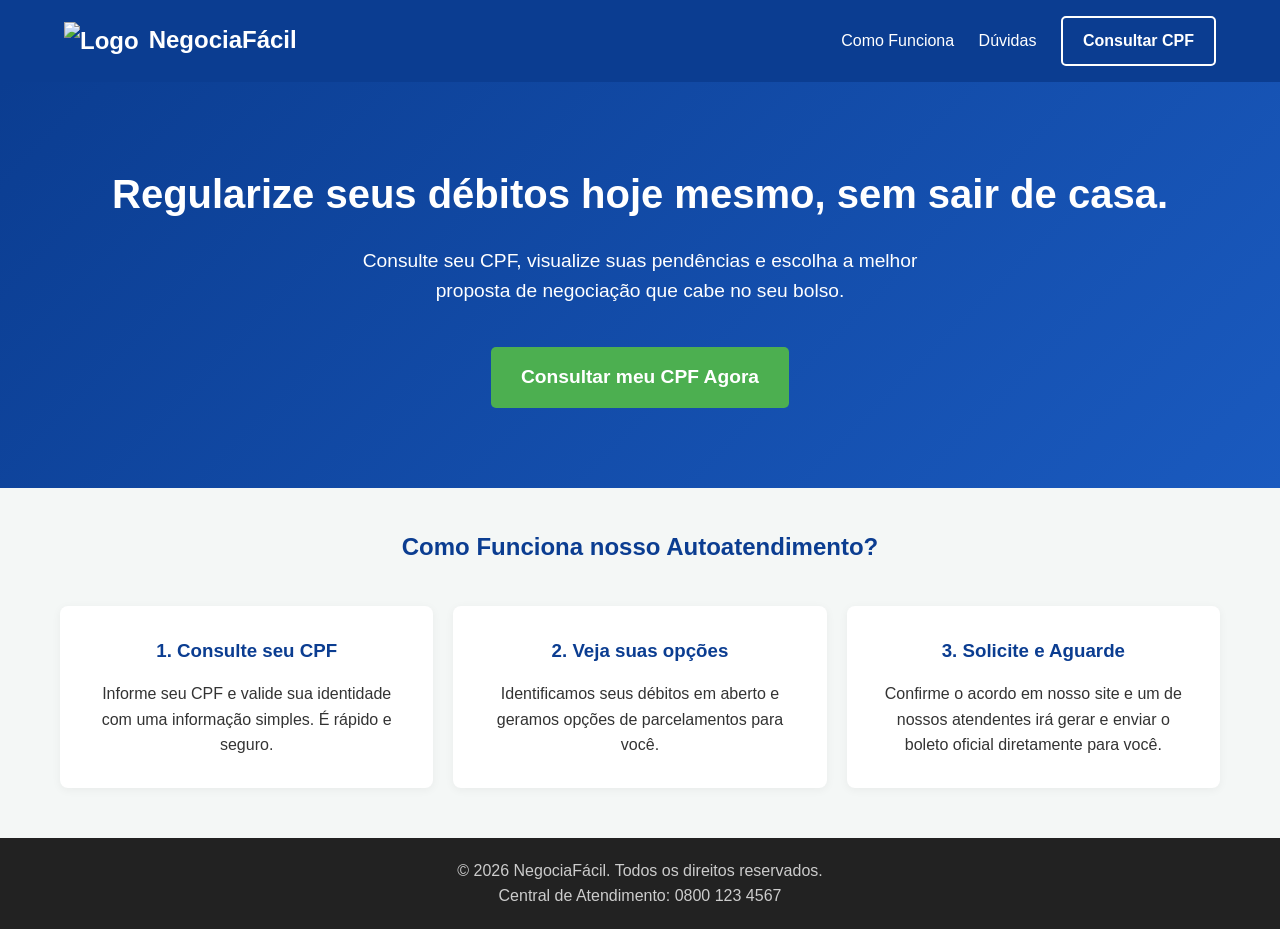
==== index.html @ 66e6f8f5 "Subrindo arquivos para o repositório remoto" ====
<!DOCTYPE html>
<html lang="pt-BR">

<head>
    <meta charset="UTF-8">
    <meta name="viewport" content="width=device-width, initial-scale=1.0">
    <title>NegociaFácil - Consulta e Negociação de Débitos</title>
    <!-- Link para o arquivo de estilos global -->
    <link rel="stylesheet" href="./styles/main.css">
    <link rel="icon" type="image/png" href="https://intranet.g2gsistemas.com.br/arquivos_publicos//logo_g2g.png">
</head>

<body>

    <!-- CABEÇALHO -->
    <header>
        <a href="index.html" class="logo"><img src="https://intranet.g2gsistemas.com.br/arquivos_publicos//logo_g2g.png" alt="Logo" style="height: 30px; margin-right: 10px; vertical-align: middle;">NegociaFácil</a>
        <nav>
            <a href="#como-funciona">Como Funciona</a>
            <a href="#duvidas">Dúvidas</a>
            <a href="pages/consulta.html" class="btn btn-outline" style="margin-left: 20px;">Consultar CPF</a>

        </nav>
    </header>

    <!-- BANNER PRINCIPAL (HERO) -->
    <!-- INÍCIO DA ÁREA EDITÁVEL - TEXTOS DA HOME -->
    <section class="hero">
        <h1>Regularize seus débitos hoje mesmo, sem sair de casa.</h1>
        <p>Consulte seu CPF, visualize suas pendências e escolha a melhor proposta de negociação que cabe no seu bolso.
        </p>
        <a href="pages/consulta.html" class="btn" style="font-size: 1.2rem; padding: 15px 30px; margin-top: 10px;">
            Consultar meu CPF Agora
        </a>
    </section>

    <!-- SEÇÃO COMO FUNCIONA -->
    <main class="container" id="como-funciona">
        <h2 style="text-align: center; margin-bottom: 20px; color: var(--cor-principal);">Como Funciona nosso
            Autoatendimento?</h2>
        <div class="grid-3">
            <div class="card">
                <h3>1. Consulte seu CPF</h3>
                <p>Informe seu CPF e valide sua identidade com uma informação simples. É rápido e seguro.</p>
            </div>
            <div class="card">
                <h3>2. Veja suas opções</h3>
                <p>Identificamos seus débitos em aberto e geramos opções de parcelamentos para você.</p>
            </div>
            <div class="card">
                <h3>3. Solicite e Aguarde</h3>
                <p>Confirme o acordo em nosso site e um de nossos atendentes irá gerar e enviar o boleto oficial
                    diretamente para você.</p>
            </div>
        </div>
    </main>
    <!-- FIM DA ÁREA EDITÁVEL -->

    <!-- RODAPÉ -->
    <footer>
        <p>&copy; 2026 NegociaFácil. Todos os direitos reservados.</p>
        <p>Central de Atendimento: 0800 123 4567</p>
    </footer>

</body>

</html>
---- styles/main.css ----
/* 
 * ==========================================
 * CONFIGURAÇÃO MANUAL DE ESTILOS (CSS)
 * ==========================================
 * Este arquivo controla as cores, fontes e
 * o visual principal da Área do Cliente.
 */

:root {
    /* INÍCIO DA ÁREA EDITÁVEL - CORES */
    --cor-principal: #0b3d91; /* Azul escuro corporativo */
    --cor-secundaria: #4caf50; /* Verde para botões de sucesso/ação */
    --cor-fundo: #f4f7f6; /* Cor de fundo suave */
    --cor-texto: #333333; /* Texto padrão */
    --cor-texto-claro: #ffffff; /* Texto sobre fundos escuros */
    --fonte-principal: 'Inter', 'Segoe UI', Tahoma, Geneva, Verdana, sans-serif;
    /* FIM DA ÁREA EDITÁVEL */
}

* {
    margin: 0;
    padding: 0;
    box-sizing: border-box;
}

body {
    font-family: var(--fonte-principal);
    background-color: var(--cor-fundo);
    color: var(--cor-texto);
    line-height: 1.6;
}

/* ==========================================
 * COMPONENTES DE ESTRUTURA
 * ========================================== */

header {
    background-color: var(--cor-principal);
    color: var(--cor-texto-claro);
    padding: 1rem 5%;
    display: flex;
    justify-content: space-between;
    align-items: center;
    box-shadow: 0 4px 6px rgba(0,0,0,0.1);
}

.logo {
    font-size: 1.5rem;
    font-weight: bold;
    text-decoration: none;
    color: var(--cor-texto-claro);
}

nav a {
    color: var(--cor-texto-claro);
    text-decoration: none;
    margin-left: 20px;
    font-weight: 500;
}

nav a:hover {
    text-decoration: underline;
}

/* Botões Globais */
.btn {
    display: inline-block;
    background-color: var(--cor-secundaria);
    color: var(--cor-texto-claro);
    padding: 10px 20px;
    border: none;
    border-radius: 5px;
    cursor: pointer;
    font-size: 1rem;
    font-weight: bold;
    text-decoration: none;
    transition: background-color 0.3s ease;
}

.btn:hover {
    background-color: #45a049;
}

.btn-outline {
    background-color: transparent;
    border: 2px solid var(--cor-texto-claro);
    color: var(--cor-texto-claro);
}

.btn-outline:hover {
    background-color: var(--cor-texto-claro);
    color: var(--cor-principal);
}

/* ==========================================
 * SEÇÃO HERO (PÁGINA INICIAL)
 * ========================================== */
.hero {
    background: linear-gradient(135deg, var(--cor-principal) 0%, #1a5abf 100%);
    color: var(--cor-texto-claro);
    text-align: center;
    padding: 80px 20px;
}

.hero h1 {
    font-size: 2.5rem;
    margin-bottom: 20px;
}

.hero p {
    font-size: 1.2rem;
    margin-bottom: 30px;
    max-width: 600px;
    margin-left: auto;
    margin-right: auto;
}

/* ==========================================
 * CARDS DE INFORMAÇÃO
 * ========================================== */
.container {
    max-width: 1200px;
    margin: 40px auto;
    padding: 0 20px;
}

.grid-3 {
    display: grid;
    grid-template-columns: repeat(auto-fit, minmax(300px, 1fr));
    gap: 20px;
    margin-top: 40px;
}

.card {
    background: white;
    padding: 30px;
    border-radius: 8px;
    box-shadow: 0 2px 10px rgba(0,0,0,0.05);
    text-align: center;
    transition: transform 0.3s ease;
}

.card:hover {
    transform: translateY(-5px);
}

.card h3 {
    color: var(--cor-principal);
    margin-bottom: 15px;
}

/* ==========================================
 * FORMULÁRIOS E INPUTS
 * ========================================== */
.form-container {
    background: white;
    max-width: 500px;
    margin: 40px auto;
    padding: 30px;
    border-radius: 8px;
    box-shadow: 0 4px 15px rgba(0,0,0,0.1);
}

.form-group {
    margin-bottom: 20px;
    text-align: left;
}

.form-group label {
    display: block;
    margin-bottom: 5px;
    font-weight: 600;
}

.form-group input, .form-group select {
    width: 100%;
    padding: 10px;
    border: 1px solid #ccc;
    border-radius: 4px;
    font-size: 1rem;
    font-family: inherit;
}

/* ==========================================
 * TABELAS (RESULTADOS)
 * ========================================== */
.tabela-container {
    overflow-x: auto;
    background: white;
    border-radius: 8px;
    box-shadow: 0 4px 15px rgba(0,0,0,0.05);
    margin-bottom: 20px;
}

table {
    width: 100%;
    border-collapse: collapse;
}

table th, table td {
    padding: 15px;
    text-align: left;
    border-bottom: 1px solid #eee;
}

table th {
    background-color: var(--cor-principal);
    color: white;
}

/* ==========================================
 * RODAPÉ
 * ========================================== */
footer {
    background-color: #222;
    color: #ccc;
    text-align: center;
    padding: 20px;
    margin-top: 50px;
}

/* Responsividade Avançada (Mobile como App) */
@media (max-width: 768px) {
    /* Header fixo no topo com barra de ferramentas */
    header {
        position: sticky;
        top: 0;
        z-index: 1000;
        flex-direction: column;
        padding: 15px;
        gap: 12px;
        box-shadow: 0 4px 10px rgba(0,0,0,0.1);
    }
    
    .logo {
        display: flex;
        justify-content: center;
        align-items: center;
        width: 100%;
        font-size: 1.4rem;
    }
    
    header nav {
        display: flex;
        flex-wrap: wrap;
        justify-content: center;
        width: 100%;
        gap: 8px;
    }
    
    header nav a {
        margin-left: 0;
        font-size: 0.95rem;
        padding: 8px 12px !important;
        margin-right: 0 !important;
    }
    
    /* Hero e Spacings */
    .hero {
        padding: 40px 15px;
    }
    
    .hero h1 {
        font-size: 1.8rem;
    }
    
    .hero p {
        font-size: 1.05rem;
    }
    
    .container {
        margin: 20px auto;
        padding: 0 15px;
    }
    
    /* Grid em coluna única */
    .grid-3 {
        grid-template-columns: 1fr;
        gap: 15px;
    }
    
    /* Botões otimizados para touch em telas pequenas */
    main .btn, .form-container .btn {
        width: 100%;
        display: block;
        text-align: center;
        box-sizing: border-box;
        padding: 16px;
        font-size: 1.15rem;
        margin-top: 10px;
        box-shadow: 0 4px 6px rgba(0,0,0,0.05);
    }

    button#btnAvancarNegociacao {
        margin-top: 20px;
    }
    
    /* Ajustes Form */
    .form-container {
        margin: 10px 0;
        padding: 20px 15px;
        border-radius: 8px;
        box-shadow: 0 2px 8px rgba(0,0,0,0.08); 
        border: 1px solid #eee;
    }
    
    .form-group input, .form-group select {
        padding: 14px;
        font-size: 1rem; /* Evita zoom automático no iOS */
    }
    
    /* Otimização de Tabelas para Touch Scroll */
    .tabela-container {
        border-radius: 6px;
        box-shadow: none;
        border: 1px solid #e2e8f0;
        margin-bottom: 25px;
        overflow-x: auto;
    }
    
    table th, table td {
        white-space: nowrap; /* Evita quebra de linha que comprime a tabela */
        padding: 12px 10px;
        font-size: 0.9rem;
    }
}
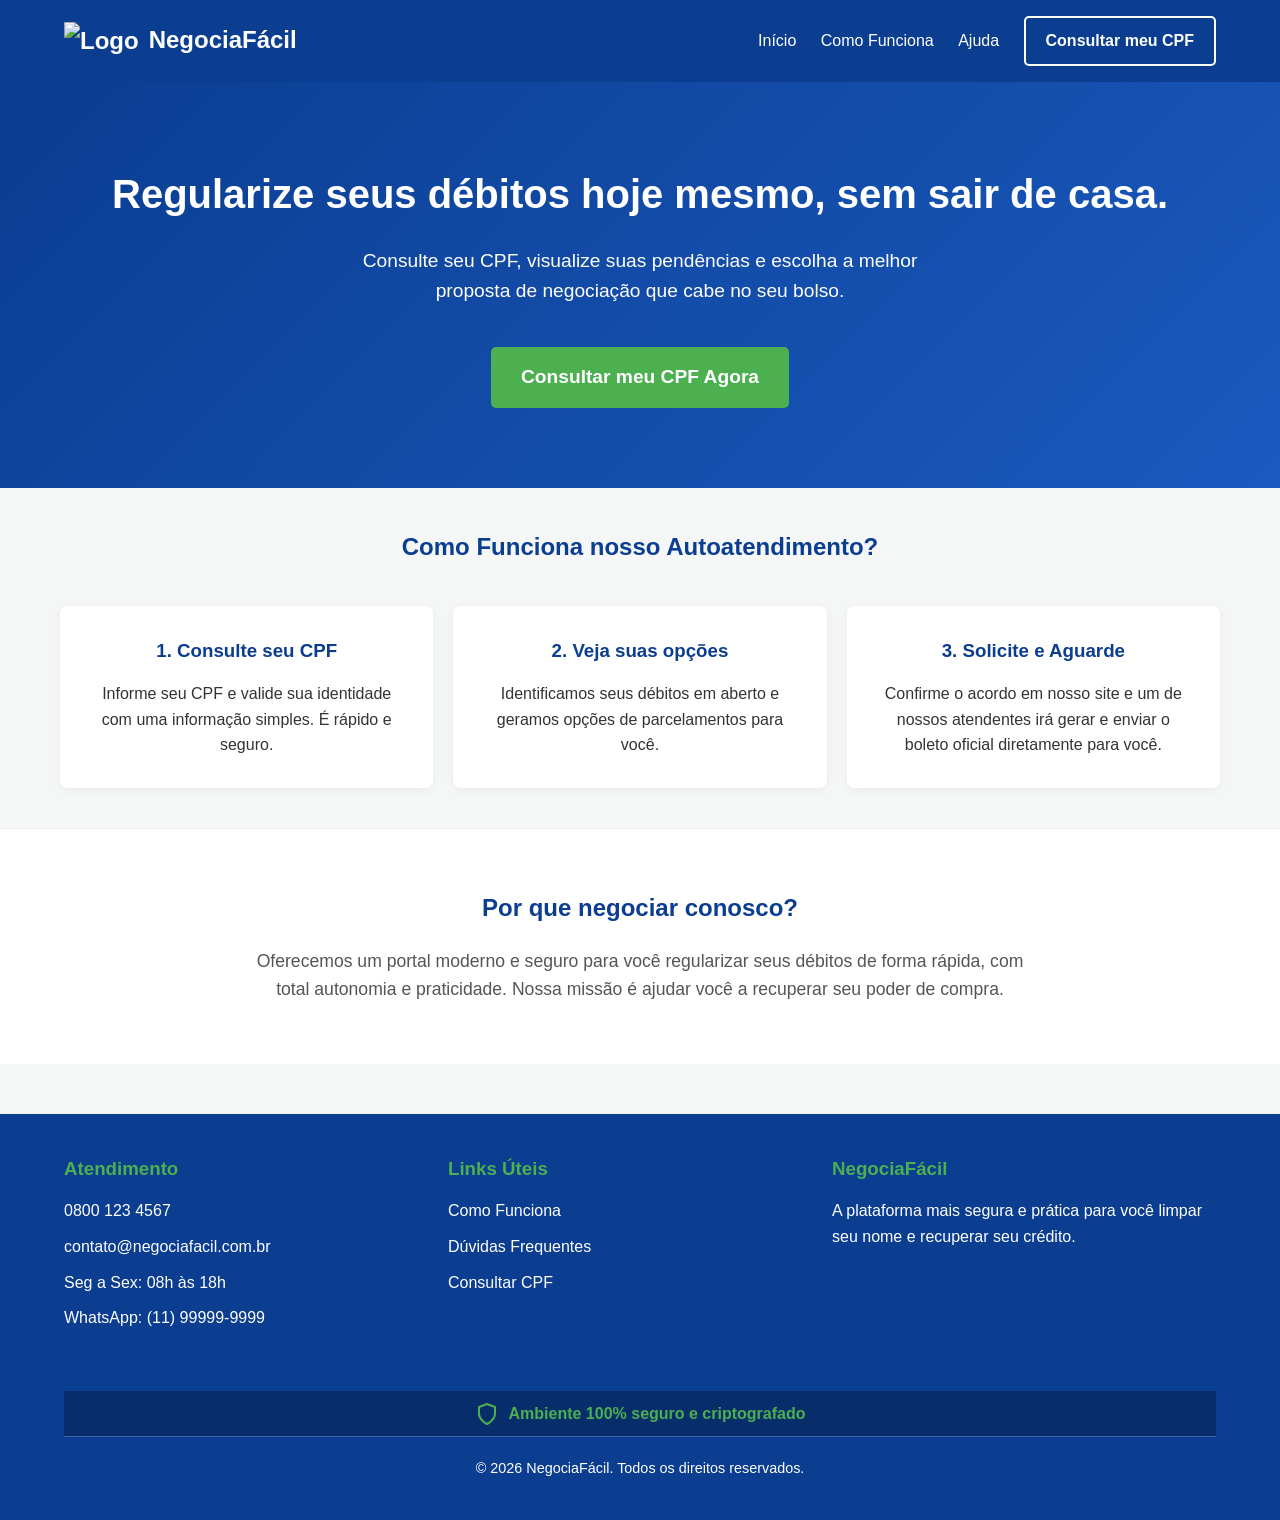
==== commit a50f0dcd: "ajuste de leyout" ====
--- a/index.html
+++ b/index.html
@@ -1,7 +1,9 @@
 <!DOCTYPE html>
+<!-- O "lang='pt-BR'" diz pros navegadores e leitores de tela que o site está em português do Brasil -->
 <html lang="pt-BR">
 
 <head>
+    <!-- Configurações "invisíveis" que o navegador lê para ajustar o site adequadamente -->
     <meta charset="UTF-8">
     <meta name="viewport" content="width=device-width, initial-scale=1.0">
     <title>NegociaFácil - Consulta e Negociação de Débitos</title>
@@ -12,18 +14,19 @@
 
 <body>
 
-    <!-- CABEÇALHO -->
+    <!-- CABEÇALHO PÚBLICO -->
     <header>
         <a href="index.html" class="logo"><img src="https://intranet.g2gsistemas.com.br/arquivos_publicos//logo_g2g.png" alt="Logo" style="height: 30px; margin-right: 10px; vertical-align: middle;">NegociaFácil</a>
         <nav>
+            <a href="index.html">Início</a>
             <a href="#como-funciona">Como Funciona</a>
-            <a href="#duvidas">Dúvidas</a>
-            <a href="pages/consulta.html" class="btn btn-outline" style="margin-left: 20px;">Consultar CPF</a>
-
+            <a href="#duvidas">Ajuda</a>
+            <a href="pages/consulta.html" class="btn btn-outline" style="margin-left: 20px;">Consultar meu CPF</a>
         </nav>
     </header>
 
     <!-- BANNER PRINCIPAL (HERO) -->
+    <!-- Aquela "Propaganda" grandona que fica na cara do cliente assim que ele entra -->
     <!-- INÍCIO DA ÁREA EDITÁVEL - TEXTOS DA HOME -->
     <section class="hero">
         <h1>Regularize seus débitos hoje mesmo, sem sair de casa.</h1>
@@ -56,10 +59,44 @@
     </main>
     <!-- FIM DA ÁREA EDITÁVEL -->
 
-    <!-- RODAPÉ -->
+    <!-- SEÇÃO INSTITUCIONAL -->
+    <section class="institucional-section">
+        <h2>Por que negociar conosco?</h2>
+        <p>Oferecemos um portal moderno e seguro para você regularizar seus débitos de forma rápida, com total autonomia e praticidade. Nossa missão é ajudar você a recuperar seu poder de compra.</p>
+    </section>
+
+    <!-- RODAPÉ SEGURO -->
     <footer>
-        <p>&copy; 2026 NegociaFácil. Todos os direitos reservados.</p>
-        <p>Central de Atendimento: 0800 123 4567</p>
+        <div class="footer-content">
+            <div class="footer-col">
+                <h3>Atendimento</h3>
+                <ul>
+                    <li>0800 123 4567</li>
+                    <li>contato@negociafacil.com.br</li>
+                    <li>Seg a Sex: 08h às 18h</li>
+                    <li>WhatsApp: (11) 99999-9999</li>
+                </ul>
+            </div>
+            <div class="footer-col">
+                <h3>Links Úteis</h3>
+                <ul>
+                    <li><a href="#como-funciona">Como Funciona</a></li>
+                    <li><a href="#duvidas">Dúvidas Frequentes</a></li>
+                    <li><a href="pages/consulta.html">Consultar CPF</a></li>
+                </ul>
+            </div>
+            <div class="footer-col">
+                <h3>NegociaFácil</h3>
+                <p>A plataforma mais segura e prática para você limpar seu nome e recuperar seu crédito.</p>
+            </div>
+        </div>
+        <div class="footer-seguranca">
+            <svg width="24" height="24" viewBox="0 0 24 24" fill="none" stroke="currentColor" stroke-width="2" stroke-linecap="round" stroke-linejoin="round"><path d="M12 22s8-4 8-10V5l-8-3-8 3v7c0 6 8 10 8 10z"></path></svg>
+            Ambiente 100% seguro e criptografado
+        </div>
+        <div class="footer-bottom">
+            <p>&copy; 2026 NegociaFácil. Todos os direitos reservados.</p>
+        </div>
     </footer>
 
 </body>
--- a/styles/main.css
+++ b/styles/main.css
@@ -1,23 +1,27 @@
 /* 
  * ==========================================
- * CONFIGURAÇÃO MANUAL DE ESTILOS (CSS)
+ * CONFIGURAÇÃO MANUAL DE ESTILOS (CSS) - "A Roupa do Site"
  * ==========================================
- * Este arquivo controla as cores, fontes e
- * o visual principal da Área do Cliente.
+ * Este arquivo funciona como o guarda-roupas do site. 
+ * É ele que diz quais são as cores, o tamanho da letra e
+ * o visual/beleza principal da Área do Cliente.
+ * Sem ele, o site seria apenas um texto preto no fundo branco.
  */
 
 :root {
-    /* INÍCIO DA ÁREA EDITÁVEL - CORES */
-    --cor-principal: #0b3d91; /* Azul escuro corporativo */
-    --cor-secundaria: #4caf50; /* Verde para botões de sucesso/ação */
-    --cor-fundo: #f4f7f6; /* Cor de fundo suave */
-    --cor-texto: #333333; /* Texto padrão */
-    --cor-texto-claro: #ffffff; /* Texto sobre fundos escuros */
+    /* INÍCIO DA ÁREA EDITÁVEL - CORES (As "Canetas" do site) */
+    --cor-principal: #0b3d91; /* Azul escuro corporativo (A cor base da empresa) */
+    --cor-secundaria: #4caf50; /* Verde para botões de sucesso/ação (Chama atenção) */
+    --cor-fundo: #f4f7f6; /* Cor de fundo suave (Evita cansar o olho do cliente) */
+    --cor-texto: #333333; /* Texto padrão (quase preto) */
+    --cor-texto-claro: #ffffff; /* Texto branco para usar em cima de fundos escuros */
     --fonte-principal: 'Inter', 'Segoe UI', Tahoma, Geneva, Verdana, sans-serif;
     /* FIM DA ÁREA EDITÁVEL */
 }
 
 * {
+    /* Essa "estrelinha" significa "Aplique isso em ABSOLUTAMENTE TUDO no site" */
+    /* Aqui dizemos pra remover as margens que os navegadores botam por padrão */
     margin: 0;
     padding: 0;
     box-sizing: border-box;
@@ -209,17 +213,216 @@
 }
 
 /* ==========================================
- * RODAPÉ
- * ========================================== */
+ * RODAPÉ E SEÇÃO INSTITUCIONAL
+ * ========================================== */
+.institucional-section {
+    background-color: white;
+    padding: 60px 5%;
+    text-align: center;
+    border-top: 1px solid #eaeaea;
+}
+
+.institucional-section h2 {
+    color: var(--cor-principal);
+    margin-bottom: 20px;
+}
+
+.institucional-section p {
+    color: #555;
+    max-width: 800px;
+    margin: 0 auto;
+    font-size: 1.1rem;
+}
+
 footer {
-    background-color: #222;
-    color: #ccc;
+    background-color: var(--cor-principal);
+    color: var(--cor-texto-claro);
+    padding: 40px 5%;
     text-align: center;
-    padding: 20px;
     margin-top: 50px;
 }
 
+.footer-content {
+    display: flex;
+    justify-content: space-around;
+    flex-wrap: wrap;
+    max-width: 1200px;
+    margin: 0 auto;
+    margin-bottom: 30px;
+    text-align: left;
+}
+
+.footer-col {
+    flex: 1;
+    min-width: 250px;
+    margin-bottom: 20px;
+}
+
+.footer-col h3 {
+    margin-bottom: 15px;
+    color: var(--cor-secundaria);
+}
+
+.footer-col ul {
+    list-style: none;
+}
+
+.footer-col ul li {
+    margin-bottom: 10px;
+}
+
+.footer-col a {
+    color: var(--cor-texto-claro);
+    text-decoration: none;
+}
+
+.footer-col a:hover {
+    text-decoration: underline;
+}
+
+.footer-bottom {
+    border-top: 1px solid rgba(255,255,255,0.2);
+    padding-top: 20px;
+    font-size: 0.9rem;
+}
+
+.footer-seguranca {
+    background-color: #082d6b;
+    color: var(--cor-secundaria);
+    padding: 10px;
+    font-weight: bold;
+    display: flex;
+    justify-content: center;
+    align-items: center;
+    gap: 10px;
+}
+
+/* ==========================================
+ * TABS (ABAS DE NAVEGAÇÃO)
+ * ========================================== */
+.tabs-container {
+    margin-top: 30px;
+}
+
+.tabs-header {
+    display: flex;
+    border-bottom: 2px solid #eaeaea;
+    margin-bottom: 20px;
+}
+
+.tab-btn {
+    background: none;
+    border: none;
+    padding: 12px 24px;
+    font-size: 1.1rem;
+    font-weight: 600;
+    color: #777;
+    cursor: pointer;
+    border-bottom: 3px solid transparent;
+    transition: all 0.3s ease;
+}
+
+.tab-btn:hover {
+    color: var(--cor-principal);
+}
+
+.tab-btn.active {
+    color: var(--cor-principal);
+    border-bottom-color: var(--cor-principal);
+}
+
+.tab-content {
+    display: none;
+    animation: fadeIn 0.4s;
+}
+
+.tab-content.active {
+    display: block;
+}
+
+@keyframes fadeIn {
+    from { opacity: 0; transform: translateY(10px); }
+    to { opacity: 1; transform: translateY(0); }
+}
+
+/* ==========================================
+ * EMPTY STATE E CARDS INFORMATIVOS
+ * ========================================== */
+.empty-state {
+    text-align: center;
+    padding: 50px 20px;
+    background: white;
+    border-radius: 8px;
+    box-shadow: 0 4px 15px rgba(0,0,0,0.05);
+    margin: 20px 0;
+}
+
+.empty-state svg {
+    margin-bottom: 20px;
+    fill: var(--cor-principal);
+}
+
+.empty-state h3 {
+    color: var(--cor-principal);
+    font-size: 1.5rem;
+    margin-bottom: 10px;
+}
+
+.empty-state p {
+    color: #666;
+    margin-bottom: 20px;
+}
+
+.info-cards {
+    display: grid;
+    grid-template-columns: repeat(auto-fit, minmax(280px, 1fr));
+    gap: 20px;
+    margin-top: 40px;
+}
+
+.card-help {
+    background: white;
+    padding: 25px;
+    border-radius: 8px;
+    border-left: 5px solid var(--cor-secundaria);
+    box-shadow: 0 2px 10px rgba(0,0,0,0.05);
+    display: flex;
+    flex-direction: column;
+    justify-content: space-between;
+}
+
+.card-help h4 {
+    color: var(--cor-principal);
+    margin-bottom: 10px;
+    font-size: 1.2rem;
+}
+
+.card-help p {
+    color: #555;
+    margin-bottom: 15px;
+    font-size: 0.95rem;
+}
+
+.bloco-duvida {
+    background-color: #eef2f9;
+    padding: 40px 20px;
+    text-align: center;
+    border-radius: 8px;
+    margin-top: 40px;
+}
+
+.bloco-duvida h3 {
+    color: var(--cor-principal);
+    margin-bottom: 15px;
+}
+
+.bloco-duvida p {
+    margin-bottom: 20px;
+    font-size: 1.1rem;
+}
+
 /* Responsividade Avançada (Mobile como App) */
+/* Tudo que está dentro desse "@media" só sará ativado se a tela for pequena (Celulares) */
 @media (max-width: 768px) {
     /* Header fixo no topo com barra de ferramentas */
     header {
@@ -323,4 +526,25 @@
         padding: 12px 10px;
         font-size: 0.9rem;
     }
-}
+
+    .footer-content {
+        flex-direction: column;
+        text-align: center;
+    }
+    
+    .footer-col {
+        margin-bottom: 30px;
+    }
+
+    .tab-btn {
+        padding: 10px 15px;
+        font-size: 0.95rem;
+    }
+    
+    .tabs-header {
+        overflow-x: auto;
+        white-space: nowrap;
+        -webkit-overflow-scrolling: touch;
+        padding-bottom: 5px;
+    }
+}
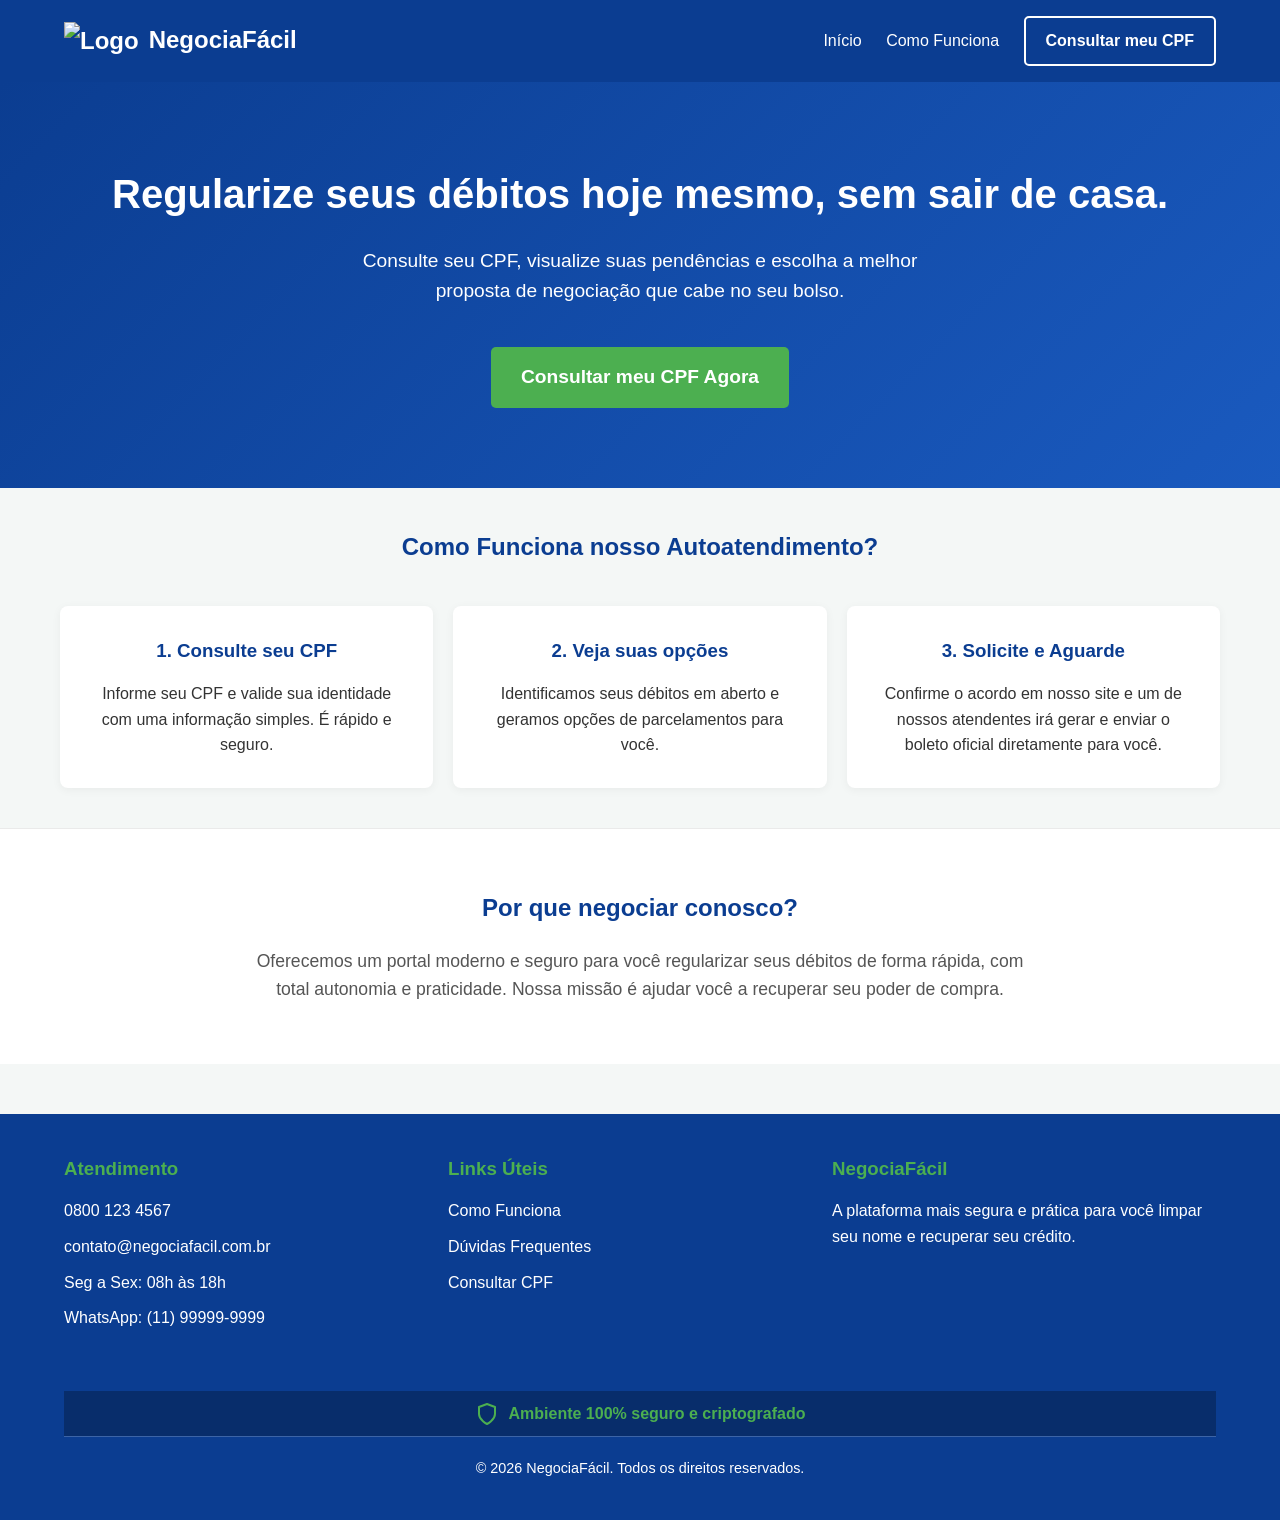
==== commit 92372804: "remocao do botão "AJUDA"" ====
--- a/index.html
+++ b/index.html
@@ -20,7 +20,6 @@
         <nav>
             <a href="index.html">Início</a>
             <a href="#como-funciona">Como Funciona</a>
-            <a href="#duvidas">Ajuda</a>
             <a href="pages/consulta.html" class="btn btn-outline" style="margin-left: 20px;">Consultar meu CPF</a>
         </nav>
     </header>
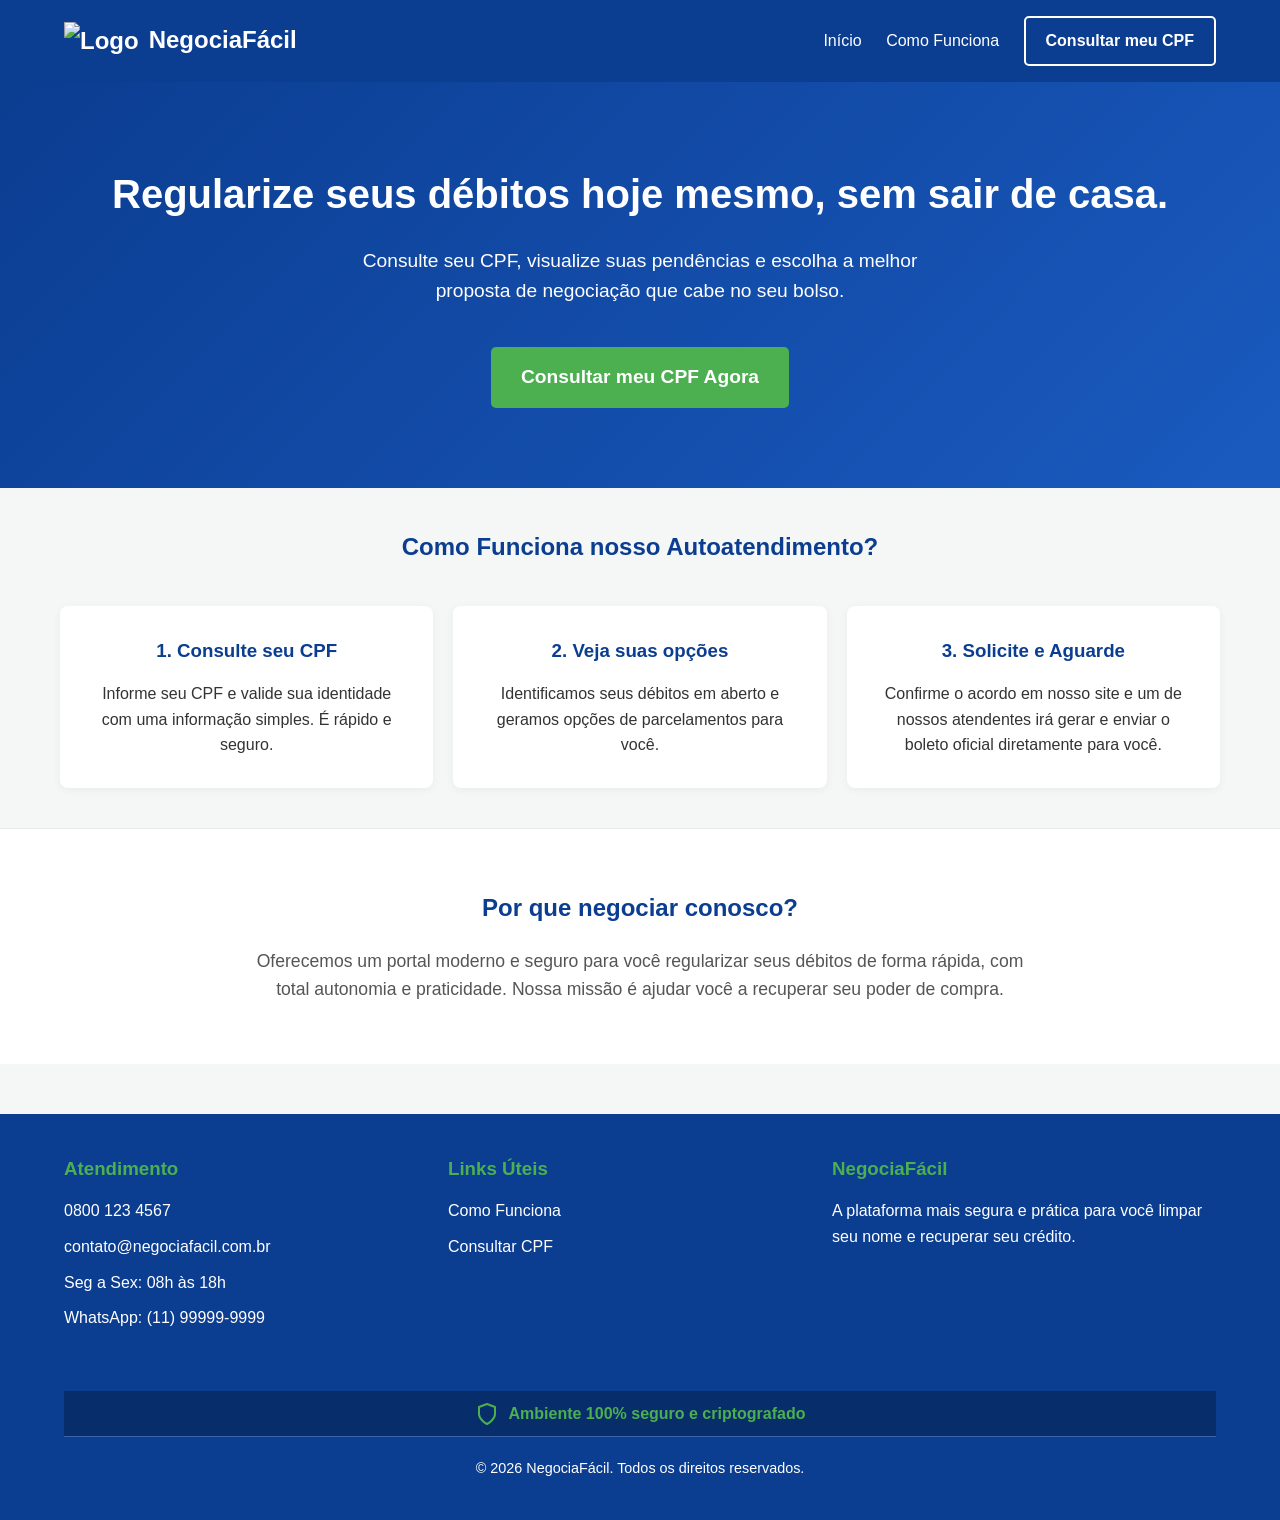
==== commit 5cde2340: "REMOCAO "DUVIDAS FREQUENTE"" ====
--- a/index.html
+++ b/index.html
@@ -80,7 +80,6 @@
                 <h3>Links Úteis</h3>
                 <ul>
                     <li><a href="#como-funciona">Como Funciona</a></li>
-                    <li><a href="#duvidas">Dúvidas Frequentes</a></li>
                     <li><a href="pages/consulta.html">Consultar CPF</a></li>
                 </ul>
             </div>
